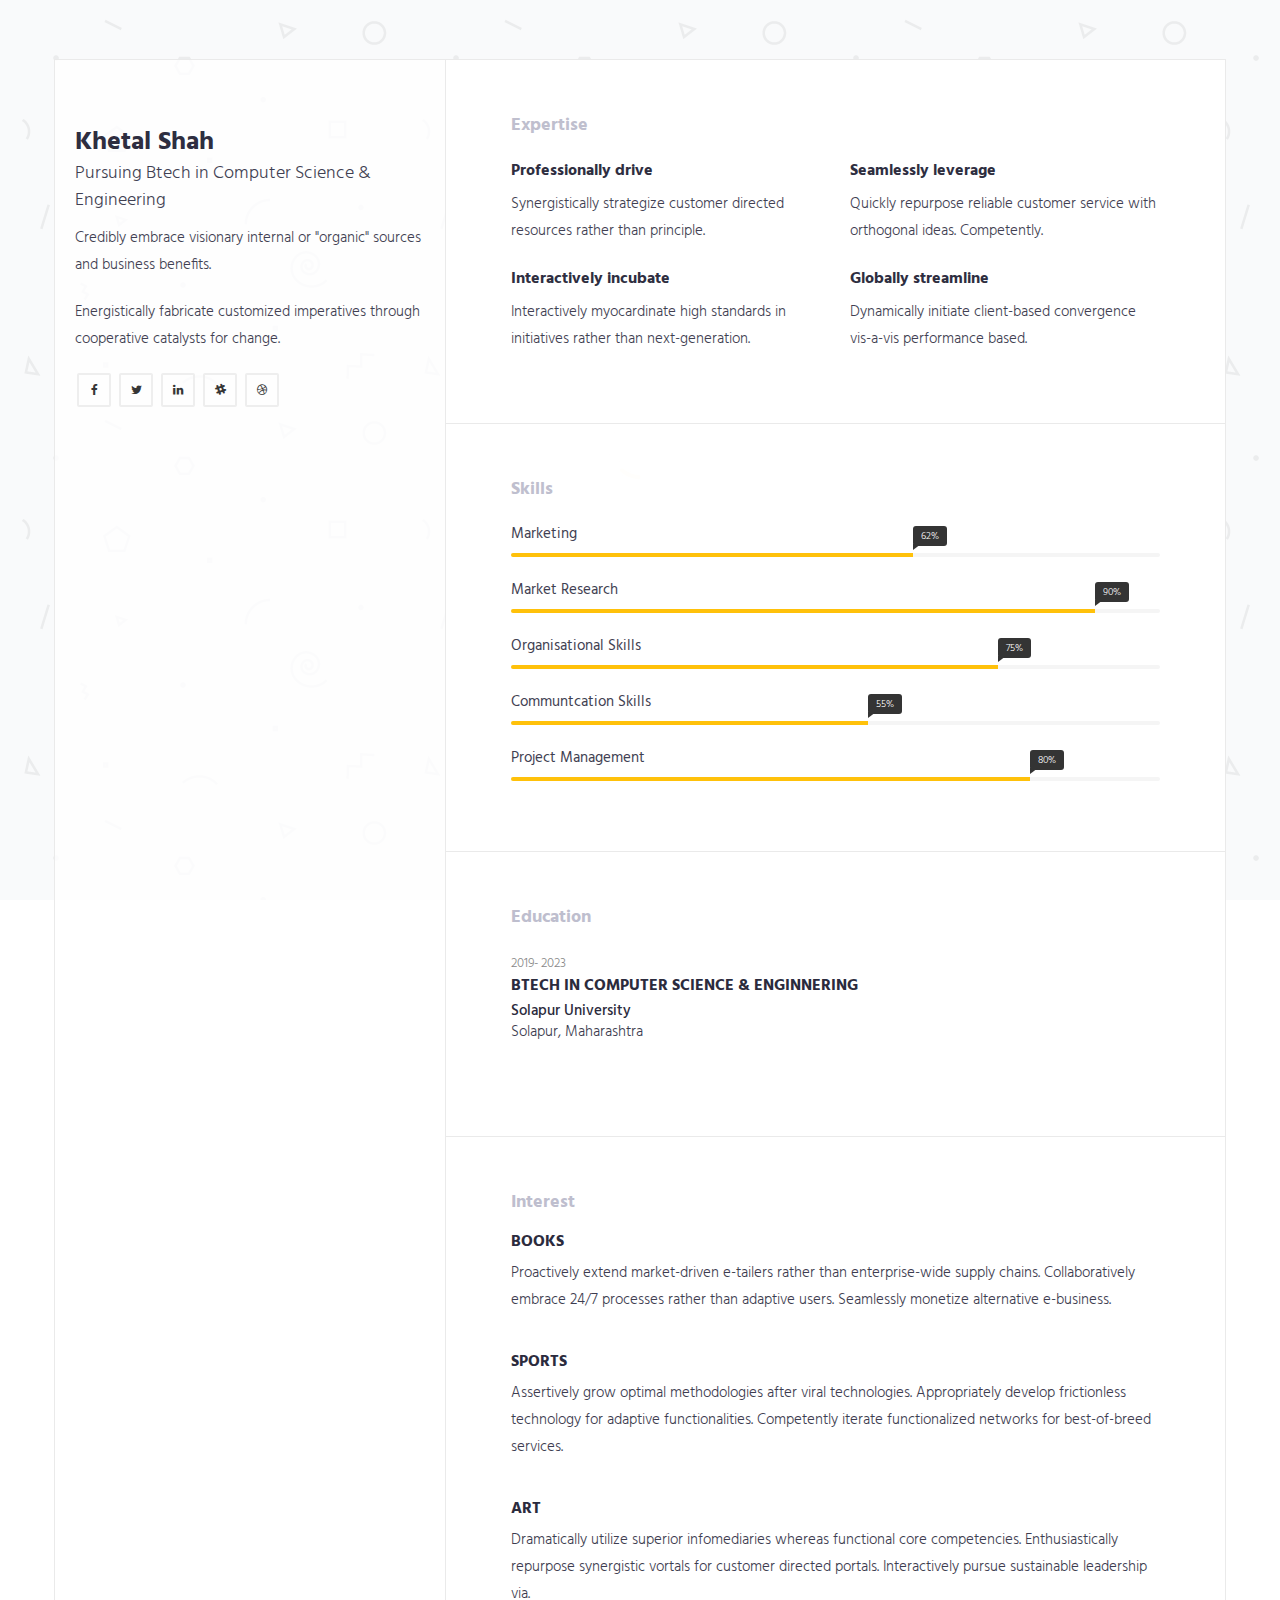
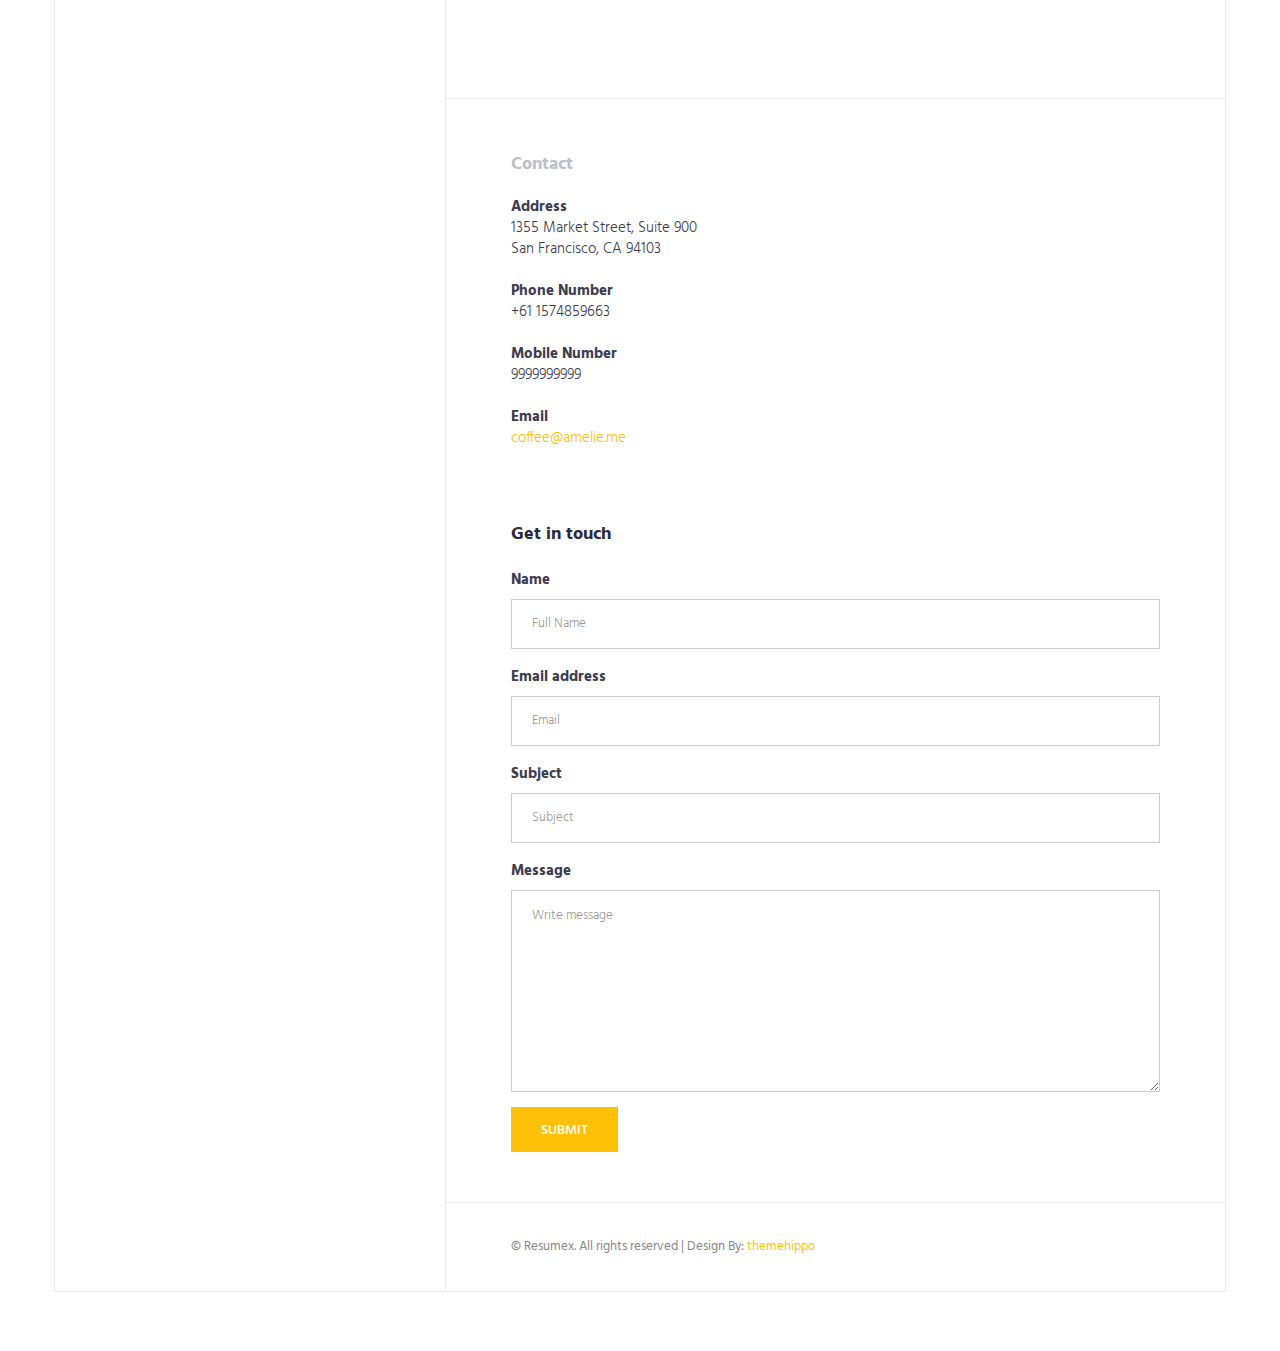
==== resumex-uiCookies/HTML/index.html @ 3a21de93 "Add files via upload" ====
<!DOCTYPE html>
<html>
<head>
    <meta charset="utf-8">
    <meta http-equiv="X-UA-Compatible" content="IE=edge">
    <meta name="viewport" content="width=device-width, initial-scale=1">
    <!-- The above 3 meta tags *must* come first in the head; any other head content must come *after* these tags -->
    <title>Resumex - Professional HTML CSS Resume Website Template</title>

    <!-- favicon -->
    <link href="favicon.png" rel=icon>

    <!-- web-fonts -->
    <link href="https://fonts.googleapis.com/css?family=Hind:300,400,500,600,700" rel="stylesheet">

    <!-- font-awesome -->
    <link href="css/font-awesome.min.css" rel="stylesheet">

    <!-- Bootstrap -->
    <link href="css/bootstrap.min.css" rel="stylesheet">

    <!-- Style CSS -->
    <link href="css/style.css" rel="stylesheet">

    <!-- HTML5 shim and Respond.js for IE8 support of HTML5 elements and media queries -->
    <!-- WARNING: Respond.js doesn't work if you view the page via file:// -->
    <!--[if lt IE 9]>
    <script src="https://oss.maxcdn.com/html5shiv/3.7.2/html5shiv.min.js"></script>
    <script src="https://oss.maxcdn.com/respond/1.4.2/respond.min.js"></script>
    <![endif]-->
</head>
<body id="page-top" data-spy="scroll" data-target=".navbar">
<div id="main-wrapper">
<!-- Page Preloader -->
<div id="preloader">
    <div id="status">
        <div class="status-mes"></div>
    </div>
</div>

<div class="columns-block container">
<div class="left-col-block blocks">
    <header class="header theiaStickySidebar">
        <div class="profile-img">
            <!-- <img src="img/img-profile.jpg" class="img-responsive" alt=""/> -->
        </div>
        <div class="content">
            <h1>Khetal Shah</h1>
            <span class="lead">Pursuing Btech in Computer Science & Engineering</span>

            <div class="about-text">
                <p>
                    Credibly embrace visionary internal or "organic" sources and business benefits.
                </p>

                <p>Energistically fabricate customized imperatives through cooperative catalysts for change.</p>


                <!-- <p><img src="img/Signature.png" alt="" class="img-responsive"/></p> -->
            </div>


            <ul class="social-icon">
                <li><a href="#"><i class="fa fa-facebook" aria-hidden="true"></i></a></li>
                <li><a href="#"><i class="fa fa-twitter" aria-hidden="true"></i></a></li>
                <li><a href="#"><i class="fa fa-linkedin" aria-hidden="true"></i></a></li>
                <li><a href="#"><i class="fa fa-slack" aria-hidden="true"></i></a></li>
                <li><a href="#"><i class="fa fa-dribbble" aria-hidden="true"></i></a></li>
            </ul>
        </div>

    </header>
    <!-- .header-->
</div>
<!-- .left-col-block -->


<div class="right-col-block blocks">
<div class="theiaStickySidebar">
<section class="expertise-wrapper section-wrapper gray-bg">
    <div class="container-fluid">
        <div class="row">
            <div class="col-md-12">
                <div class="section-title">
                    <h2>Expertise</h2>
                </div>
            </div>
        </div>
        <!-- .row -->

        <div class="row">
            <div class="col-md-6">
                <div class="expertise-item">
                    <h3>Professionally drive</h3>

                    <p>
                        Synergistically strategize customer directed resources rather than principle.
                    </p>
                </div>
            </div>
            <div class="col-md-6">
                <div class="expertise-item">
                    <h3>Seamlessly leverage </h3>

                    <p>
                        Quickly repurpose reliable customer service with orthogonal ideas. Competently.
                    </p>
                </div>
            </div>
        </div>
        <div class="row">
            <div class="col-md-6">
                <div class="expertise-item">
                    <h3>Interactively incubate</h3>

                    <p>
                        Interactively myocardinate high standards in initiatives rather than next-generation.
                    </p>
                </div>
            </div>

            <div class="col-md-6">
                <div class="expertise-item">
                    <h3>Globally streamline</h3>

                    <p>
                        Dynamically initiate client-based convergence vis-a-vis performance based. </p>
                </div>
            </div>

        </div>


    </div>
</section>
<!-- .expertise-wrapper -->

<section class="section-wrapper skills-wrapper">
    <div class="container-fluid">
        <div class="row">
            <div class="col-md-12">
                <div class="section-title">
                    <h2>Skills</h2>
                </div>
            </div>

        </div>
        <div class="row">
            <div class="col-md-12">
                <div class="progress-wrapper">

                    <div class="progress-item">
                        <span class="progress-title">Marketing</span>

                        <div class="progress">
                            <div class="progress-bar" role="progressbar" aria-valuenow="62" aria-valuemin="0"
                                 aria-valuemax="100" style="width: 62%"><span class="progress-percent"> 62%</span>
                            </div>
                        </div>
                        <!-- .progress -->
                    </div>
                    <!-- .skill-progress -->


                    <div class="progress-item">
                        <span class="progress-title">Market Research</span>

                        <div class="progress">
                            <div class="progress-bar" role="progressbar" aria-valuenow="90" aria-valuemin="0"
                                 aria-valuemax="100" style="width: 90%"><span class="progress-percent"> 90%</span>
                            </div>
                        </div>
                        <!-- /.progress -->
                    </div>
                    <!-- /.skill-progress -->


                    <div class="progress-item">
                        <span class="progress-title">Organisational Skills</span>

                        <div class="progress">
                            <div class="progress-bar" role="progressbar" aria-valuenow="75" aria-valuemin="0"
                                 aria-valuemax="100" style="width: 75%;"><span class="progress-percent"> 75%</span>
                            </div>
                        </div>
                        <!-- /.progress -->
                    </div>
                    <!-- /.skill-progress -->

                    <div class="progress-item">
                        <span class="progress-title">Communtcation Skills</span>

                        <div class="progress">
                            <div class="progress-bar" role="progressbar" aria-valuenow="55" aria-valuemin="0"
                                 aria-valuemax="100" style="width: 55%;"><span class="progress-percent"> 55%</span>
                            </div>
                        </div>
                        <!-- /.progress -->
                    </div>
                    <!-- /.skill-progress -->
                    <div class="progress-item">
                        <span class="progress-title">Project Management</span>

                        <div class="progress">
                            <div class="progress-bar" role="progressbar" aria-valuenow="55" aria-valuemin="0"
                                 aria-valuemax="100" style="width: 80%;"><span class="progress-percent"> 80%</span>
                            </div>
                        </div>
                        <!-- .progress -->
                    </div>
                    <!-- .skill-progress -->

                </div>
                <!-- /.progress-wrapper -->
            </div>
        </div>
        <!--.row -->
    </div>
    <!-- .container-fluid -->
</section>
<!-- .skills-wrapper -->


</section>
<!-- .section-experience -->

<section class="section-wrapper section-education">
    <div class="container-fluid">
        <div class="row">
            <div class="col-md-12">
                <div class="section-title"><h2>Education</h2></div>
            </div>
        </div>
        <!--.row-->
        <div class="row">
            <div class="col-md-12">
                <div class="content-item">
                    <small>2019- 2023</small>
                    <h3>Btech in Computer Science & Enginnering</h3>
                    <h4>Solapur University</h4>

                    <p>Solapur, Maharashtra</p>
                </div>
                <!-- .experience-item -->
                
                
            </div>
        </div>
        <!--.row-->
    </div>
    <!-- .container-fluid -->

</section>
<!-- .section-education -->

<section class="section-wrapper section-interest gray-bg">
    <div class="container-fluid">
        <div class="row">
            <div class="col-md-12">
                <div class="section-title">
                    <h2>Interest</h2>
                </div>
            </div>
        </div>
        <!-- .row -->

        <div class="row">
            <div class="col-md-12">
                <div class="content-item">
                    <h3>Books</h3>

                    <p>Proactively extend market-driven e-tailers rather than enterprise-wide supply chains.
                        Collaboratively embrace 24/7 processes rather than adaptive users. Seamlessly monetize
                        alternative e-business.</p>
                </div>
                <div class="content-item">
                    <h3>Sports</h3>

                    <p>Assertively grow optimal methodologies after viral technologies. Appropriately develop
                        frictionless technology for adaptive functionalities. Competently iterate functionalized
                        networks for best-of-breed services.</p>

                </div>
                <div class="content-item">
                    <h3>Art</h3>

                    <p>Dramatically utilize superior infomediaries whereas functional core competencies.
                        Enthusiastically repurpose synergistic vortals for customer directed portals. Interactively
                        pursue sustainable leadership via.</p>
                </div>
            </div>
        </div>
        <!-- .row -->

    </div>
</section>


<section class="section-contact section-wrapper gray-bg">
    <div class="container-fluid">
        <div class="row">
            <div class="col-md-12">
                <div class="section-title">
                    <h2>Contact</h2>
                </div>
            </div>
        </div>
        <!--.row-->
        <div class="row">
            <div class="col-md-12">
                <address>
                    <strong>Address</strong><br>
                    1355 Market Street, Suite 900<br>
                    San Francisco, CA 94103

                </address>
                <address>
                    <strong>Phone Number</strong><br>
                    +61 1574859663
                </address>

                <address>
                    <strong>Mobile Number</strong><br>
                    9999999999
                </address>


                <address>
                    <strong>Email</strong><br>
                    <a href="mailto:#">coffee@amelie.me</a>
                </address>
            </div>
        </div>
        <!--.row-->
        <div class="row">
            <div class="col-md-12">
                <div class="feedback-form">
                    <h2>Get in touch</h2>

                    <form id="contactForm" action="sendemail.php" method="POST">
                        <div class="form-group">
                            <label for="InputName">Name</label>
                            <input type="text" name="name" required="" class="form-control" id="InputName"
                                   placeholder="Full Name">
                        </div>
                        <div class="form-group">
                            <label for="InputEmail">Email address</label>
                            <input type="email" name="email" required="" class="form-control" id="InputEmail"
                                   placeholder="Email">
                        </div>
                        <div class="form-group">
                            <label for="InputSubject">Subject</label>
                            <input type="text" name="subject" class="form-control" id="InputSubject"
                                   placeholder="Subject">
                        </div>
                        <div class="form-group">
                            <label for="message-text" class="control-label">Message</label>
                            <textarea class="form-control" rows="4" required="" name="message" id="message-text"
                                      placeholder="Write message"></textarea>
                        </div>

                        <button type="submit" class="btn btn-primary">Submit</button>
                    </form>
                </div>
                <!-- .feedback-form -->


            </div>
        </div>
    </div>
    <!--.container-fluid-->
</section>
<!--.section-contact-->

<footer class="footer">
    <div class="copyright-section">
        <div class="container-fluid">
            <div class="row">
                <div class="col-md-12">
                    <div class="copytext">&copy; Resumex. All rights reserved | Design By: <a
                            href="https://themehippo.com">themehippo</a></div>
                </div>
            </div>
            <!--.row-->
        </div>
        <!-- .container-fluid -->
    </div>
    <!-- .copyright-section -->
</footer>
<!-- .footer -->
</div>
<!-- Sticky -->
</div>
<!-- .right-col-block -->
</div>
<!-- .columns-block -->
</div>
<!-- #main-wrapper -->

<!-- jquery -->
<script src="js/jquery-2.1.4.min.js"></script>

<!-- Bootstrap -->
<script src="js/bootstrap.min.js"></script>
<script src="js/theia-sticky-sidebar.js"></script>
<script src="js/scripts.js"></script>
</body>
</html>
---- resumex-uiCookies/HTML/css/style.css ----
/*
Template Name: Resumex
Description: HTML5 / CSS3 One Page
Version: 1.0
Author: themehippo.com
*/

/*------------------------------------------------------------------
# [Color codes]

# Body  (text): #3a4750
# Heading Color #444444
# Theme Color (link color) #82b541
# Mid grey (sub header) #f4f4f4
# -------------------------------------------------------------------*/

body {
    font-family : 'Hind', sans-serif;
    font-size   : 15px;
    line-height : 1.8em;
    color       : #3d3d50;
    font-weight : 300;
    background  : url("../img/pattern-bg.png") fixed;
    }

/* --------------------------------------
 * Global Typography
 *------------------------------------------*/

h1, h2, h3, h4, h5, h6 {
    margin : 0 0 15px;
    color  : #2b2b3d;
    }

h1 {
    font-size   : 26px;
    line-height : 1.8em;
    font-weight : 700;
    }

h2 {
    font-size   : 18px;
    line-height : 1.8em;
    font-weight : 700;
    }

h3 {
    font-size   : 16px;
    line-height : 1.8em;
    font-weight : 500;
    }

h4 {
    font-size   : 15px;
    line-height : 1.8em;
    font-weight : 500;
    }

h5 {
    font-size   : 15px;
    line-height : 1.5em;
    font-weight : 500;
    }

h6 {
    font-size   : 15px;
    line-height : 1.5em;
    }

/* --------------------------------------
 * LINK STYLE
 *------------------------------------------*/
a {
    color              : #FFC107;
    text-decoration    : none;
    -webkit-transition : all 0.3s ease 0s;
    -moz-transition    : all 0.3s ease 0s;
    -o-transition      : all 0.3s ease 0s;
    transition         : all 0.3s ease 0s;
    }

a,
a:active,
a:focus,
a:active {
    text-decoration : none;
    outline         : none
    }

a:hover,
a:focus {
    text-decoration : none;
    color           : #ff9800;
    }

p {
    margin-bottom : 20px;
    }

ul {
    margin     : 0;
    padding    : 0;
    list-style : none;
    }

/*------------------
 * Button Style
 *------------------*/
.btn {
    padding        : 14px 30px 11px;
    margin-bottom  : 0;
    font-size      : 14px;
    font-weight    : 500;
    border-radius  : 0;
    border         : 0;
    text-transform : uppercase;
    }

.btn-lg {
    font-weight : 700;
    font-size   : 24px;
    padding     : 15px 30px;
    }

/*btn-primary*/
.btn-primary {
    background-color : #FFC107;
    }

.btn-primary:hover,
.btn-primary:focus,
.btn-primary:active:focus {
    background : #ff9800;
    }

/*btn-default*/
.btn-default {
    color            : #2a54f5;
    background-color : transparent;
    border           : 2px solid #2a54f5;
    }

.btn-default:hover,
.btn-default:focus,
.btn-default:active:focus {
    background   : #2a54f5;
    color        : #ffffff;
    border-color : #2a54f5;
    }

button:focus,
.btn:focus,
.btn:active:focus {
    outline : none;
    }

/* --------------------
 * Column Block
 * -------------------*/

.columns-block {
    display                : -webkit-flex;
    display                : flex;
    -webkit-flex-direction : row;
    flex-direction         : row;
    margin                 : 60px auto;
    padding                : 0;
    box-shadow             : 0 0 0 1px #eaeaea;
    }

.blocks {
    box-sizing : border-box;
    }

.left-col-block {
    overflow     : hidden;
    -webkit-flex : 1 0 0;
    flex         : 1 0 0;
    position     : relative;
    background   : rgba(255, 255, 255, .8);
    border-right : 1px solid #eaeaea;
    }

.right-col-block {
    -webkit-flex : 2 0 0;
    flex         : 2 0 0;
    position     : relative;
    background   : #ffffff;
    }

@media (max-width : 768px) {

    .columns-block {
        display    : block;
        margin     : 0;
        box-shadow : none;
        }

    .left-col-block {
        width    : 100%;
        position : relative;
        border   : 0;
        }

    .right-col-block {
        width      : 100%;
        position   : relative;
        box-shadow : none;
        }
    }

@media (min-width : 769px) and (max-width : 1024px) {
    .columns-block {
        margin-top    : 30px;
        margin-bottom : 30px;
        }
    }

/* --------------------
 * Section Background
 * -------------------*/

.gray-bg {
    background-color : #ffffff;
    }

/* --------------------
 *  main Wrapper
 * -------------------*/
#main-wrapper {
    overflow : hidden;
    }

/*-------------------
 * Section Wrapper
 *-------------------*/
.section-wrapper {
    padding       : 50px;
    border-bottom : 1px solid #eaeaea;
    }

@media (max-width : 480px) {
    .section-wrapper {
        padding : 30px 20px;
        }
    }

/*---------------------------
* Section Title
*---------------------------*/
.section-title {
    margin-bottom : 15px;
    }

.section-title h2 {
    margin-bottom : 5px;
    color         : #bebece;
    }

/*-----------------------------
 * NAVIGATION & HEADER STYLE
 *-----------------------------*/

.header {
    padding  : 20px !important;
    margin   : 0;
    position : relative;
    }

.header .profile-img {
    margin-bottom : 50px;
    }

.header .content-wrapper {

    }

.header .content {
    width  : 100%;
    margin : 0 auto;
    }

.header .content h1 {
    line-height : 1;
    margin      : 0 0 5px;
    }

.header .content .lead {
    font-size : 18px;
    }

.header .content .about-text {
    margin : 10px 0;
    }

.header .btn {
    margin-top : 40px;
    }

@media (max-width : 768px) {
    .header {
        padding       : 0;
        text-align    : center;
        border-bottom : 1px solid #ededed;
        }

    .header img {
        margin : 0 auto;
        }

    .header .content {
        padding : 50px;
        }
    }

/* Header Sticky */

.sticky {
    position : -webkit-sticky;
    position : sticky;
    top      : 0;
    }

/*-------------------
 * Social Icon
 *-------------------*/

.social-icon {
    margin  : 20px 0;
    padding : 0;
    display : block;
    }

.social-icon li {
    display : inline-block;
    margin  : 0 2px;
    }

.social-icon li a {
    display       : block;
    font-size     : 12px;
    color         : #333333;
    width         : 34px;
    height        : 34px;
    line-height   : 33px;
    text-align    : center;
    border-radius : 2px;
    border        : 2px solid #eeeeee;
    }

.social-icon li a:hover {
    border-color : #cccccc;
    }

/*-------------------
 * Expertise
 *-------------------*/
.expertise-item {
    margin-bottom : 20px;
    }

.expertise-item h3 {
    margin-bottom : 5px;
    font-weight   : 700;
    }

/*-------------------
 * Skills Progressbar
 *-------------------*/

.progress-item {
    position : relative;
    }

.progress-item .progress-title {
    font-size     : 15px;
    font-weight   : 400;
    display       : inline-block;
    margin-bottom : 5px;
    }

.progress-item .progress {
    height        : 4px;
    box-shadow    : none;
    border-radius : 5px;
    }

.progress-item .progress-bar {
    background-color : #FFC107;
    box-shadow       : none;
    text-align       : right;
    }

.progress-item .progress-percent {
    font-size        : 10px;
    background-color : #313131;
    position         : absolute;
    top              : 5px;
    padding          : 0 8px;
    border-radius    : 3px;
    }

.progress-item .progress-percent::before {
    content      : "";
    position     : absolute;
    left         : 0;
    bottom       : -4px;
    border-top   : 6px solid #313131;
    border-right : 8px solid transparent;
    }

/*-------------------
 * Portfolio
 *-------------------*/

.portfolio-item {
    position      : relative;
    display       : block;
    margin-bottom : 30px;
    }

.portfolio-item .portfolio-thumb img {
    height    : auto;
    display   : block;
    max-width : 100%;
    }

.portfolio-item .portfolio-info {
    position   : absolute;
    bottom     : 0;
    padding    : 30px 15px 5px;
    width      : 100%;
    background : -webkit-linear-gradient(
            top,
            transparent 0%,
            rgba(0, 0, 0, 0.5) 100%
    );
    }

.portfolio-item .portfolio-info h3 {
    margin      : 0;
    line-height : 1;
    color       : #ffffff;
    }

.portfolio-item .portfolio-info small {
    color : #ffffff;
    }

.portfolio-item:hover .portfolio-info {
    background : -webkit-linear-gradient(
            top,
            transparent 0%,
            #000 100%
    );
    }

/*-------------------
 * Content Item
 *-------------------*/

.content-item {
    margin-bottom : 40px;
    }

.content-item h3 {
    margin         : 0 0 10px;
    line-height    : 1;
    font-weight    : bold;
    text-transform : uppercase;
    }

.content-item h4 {
    margin      : 0;
    line-height : 1;
    }

.content-item small {
    color : #888888;
    }

/*-------------------
 * Contact
 *-------------------*/

.feedback-form {
    margin-top : 50px;
    }

/*-------------------
 * Form Style
 *-------------------*/
.form-control {
    height        : 50px;
    padding       : 0 20px;
    font-size     : 13px;
    line-height   : 50px;
    color         : #969595;
    border        : 1px solid #cccccc;
    border-radius : 0;
    box-shadow    : none;
    box-sizing    : border-box;
    }

.form-control:focus,
.form-control:active {
    box-shadow : none;
    }

/* --------------------------------------------
 *   Footer
 *---------------------------------------------- */

/* Copyright */

.footer {
    padding : 30px 50px;
    }

.footer .copyright-section {
    font-size : 13px;
    color     : #888888;

    }

.footer .copyright-section .copytext {
    font-weight : 400;
    display     : block;
    }

@media (max-width : 480px) {
    .footer {
        padding : 10px 20px;
        }
    }

/* ---------------------------------------------- /*
 * Preloader
/* ---------------------------------------------- */
#preloader {
    background : rgba(255, 255, 255,.8);
    bottom     : 0;
    left       : 0;
    position   : fixed;
    right      : 0;
    top        : 0;
    z-index    : 9999;
    }

#status,
.status-mes {
    background-image    : url(../img/preloader.svg);
    background-position : center;
    background-repeat   : no-repeat;
    height              : 200px;
    left                : 50%;
    margin              : -100px 0 0 -100px;
    position            : absolute;
    top                 : 50%;
    width               : 200px;
    }

.status-mes {
    background : none;
    left       : 0;
    margin     : 0;
    text-align : center;
    top        : 65%;
    }
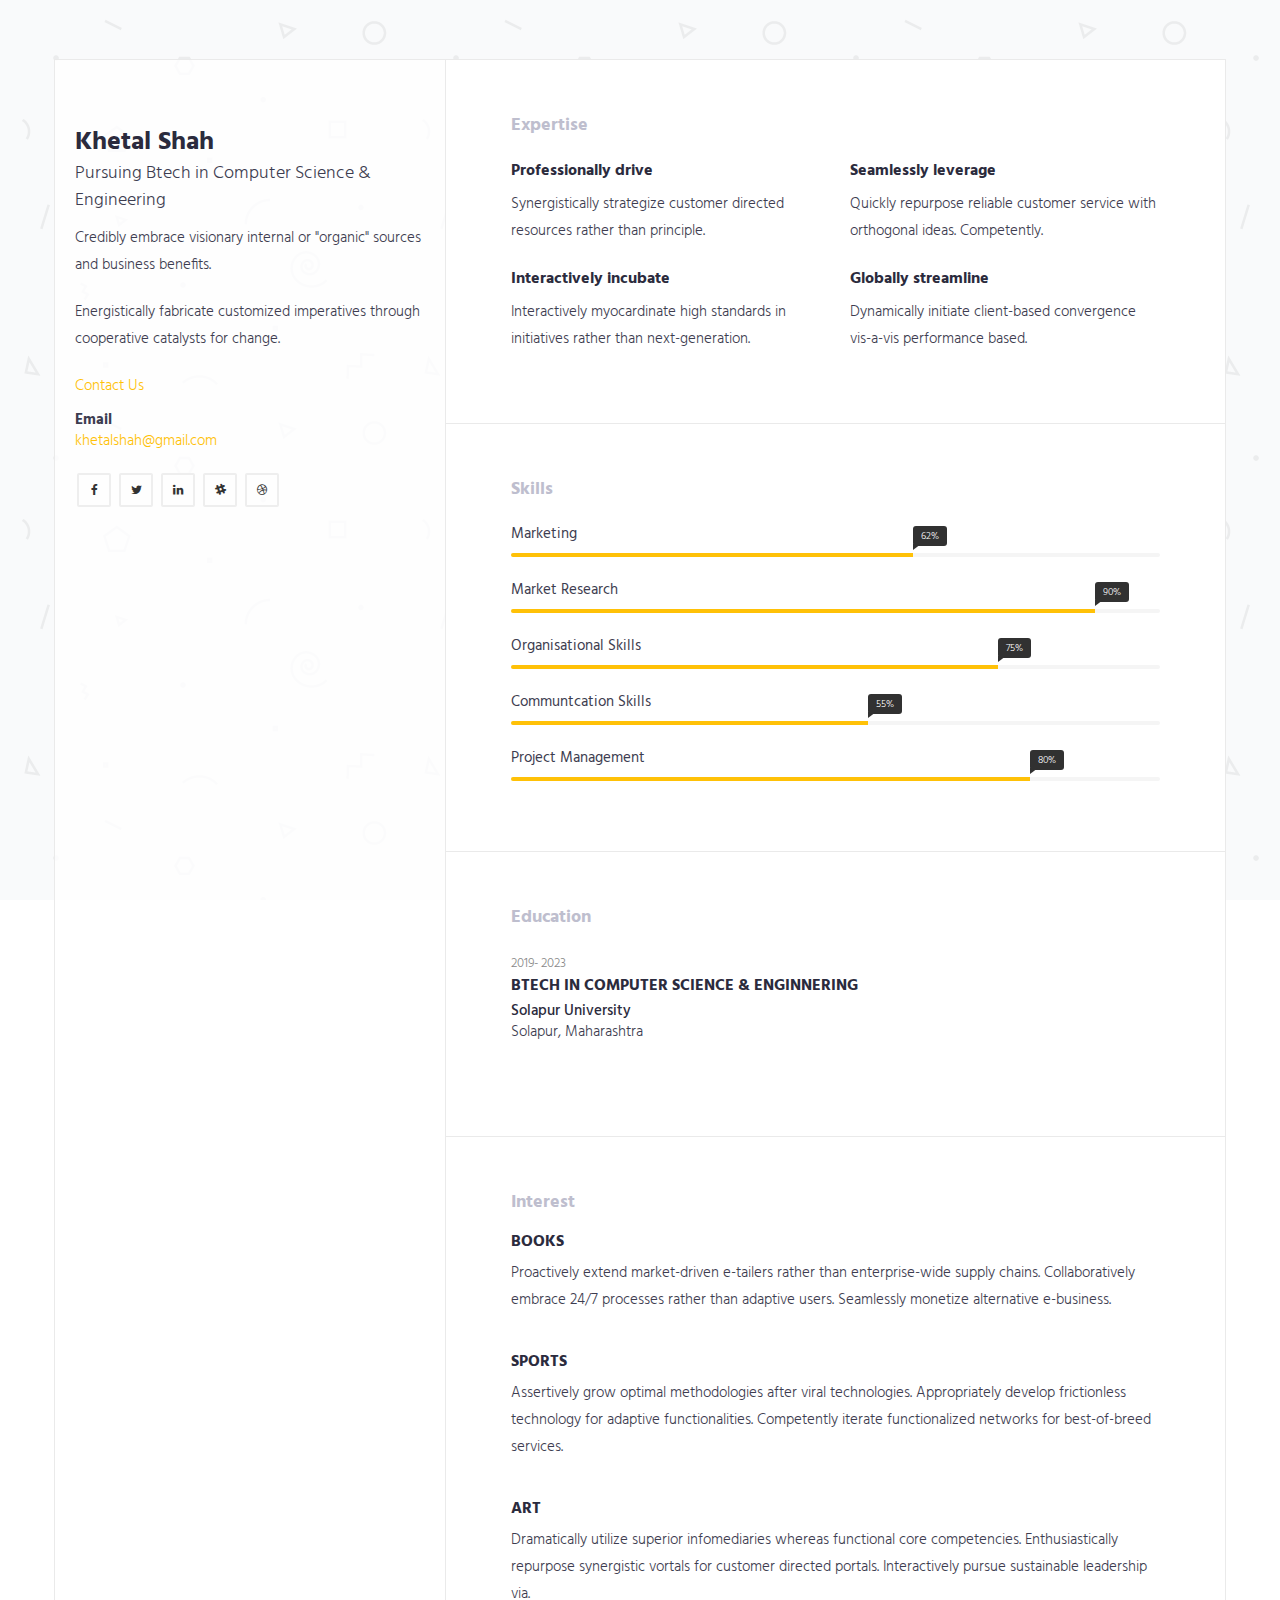
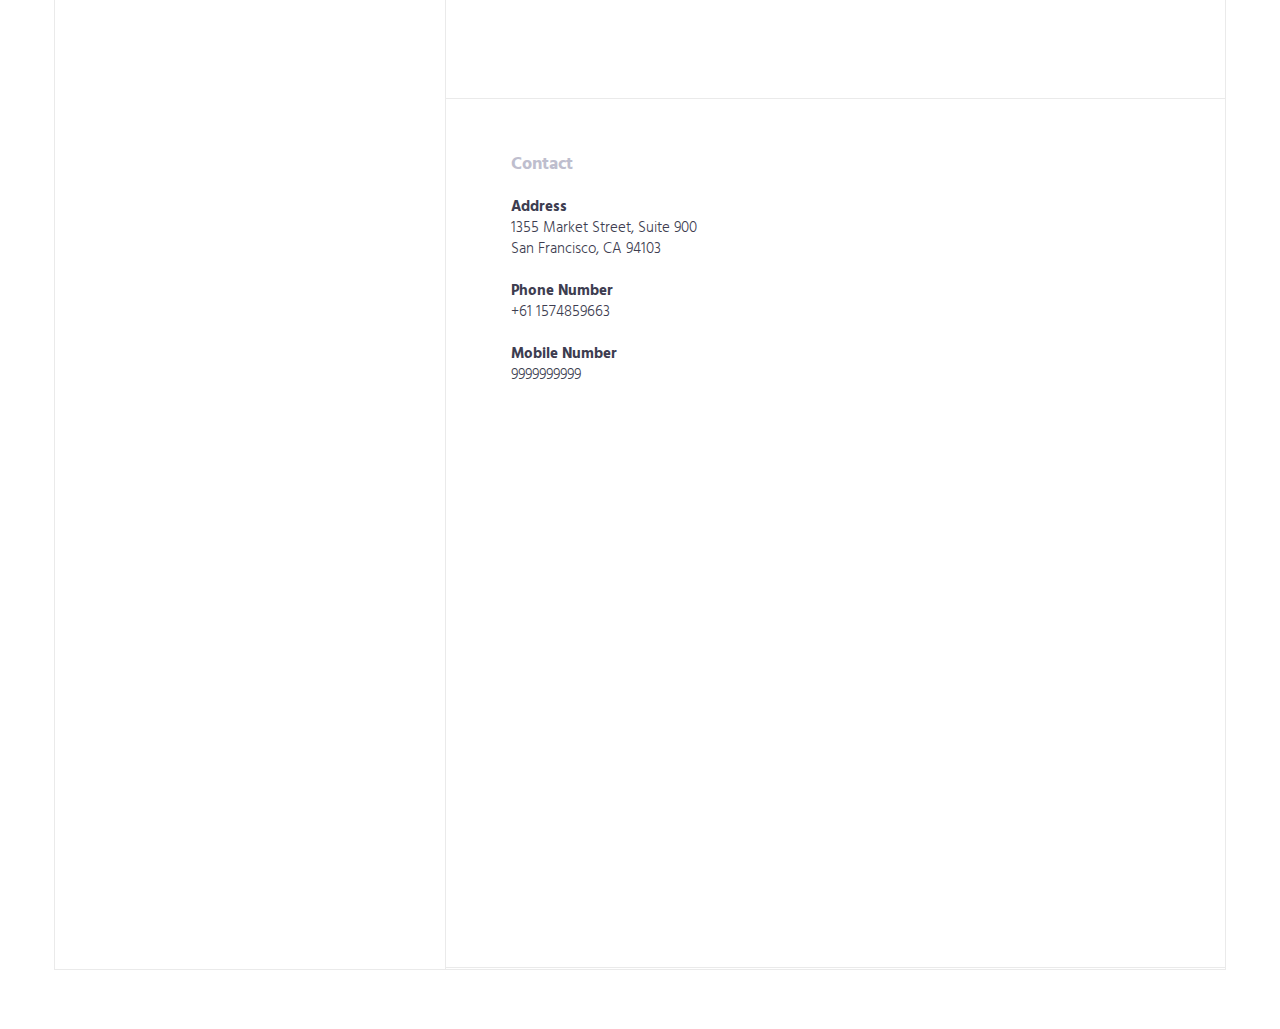
==== commit fa0c803a: "Add files via upload" ====
--- a/resumex-uiCookies/HTML/index.html
+++ b/resumex-uiCookies/HTML/index.html
@@ -21,6 +21,8 @@
 
     <!-- Style CSS -->
     <link href="css/style.css" rel="stylesheet">
+
+
 
     <!-- HTML5 shim and Respond.js for IE8 support of HTML5 elements and media queries -->
     <!-- WARNING: Respond.js doesn't work if you view the page via file:// -->
@@ -55,9 +57,15 @@
 
                 <p>Energistically fabricate customized imperatives through cooperative catalysts for change.</p>
 
-
+                <a href="./contactus.html">Contact Us</a>
                 <!-- <p><img src="img/Signature.png" alt="" class="img-responsive"/></p> -->
             </div>
+
+            
+            <address>
+                <strong>Email</strong><br>
+                <a href="mailto:#">khetalshah@gmail.com</a>
+            </address>
 
 
             <ul class="social-icon">
@@ -325,45 +333,15 @@
                 </address>
 
 
-                <address>
-                    <strong>Email</strong><br>
-                    <a href="mailto:#">coffee@amelie.me</a>
-                </address>
             </div>
         </div>
         <!--.row-->
         <div class="row">
             <div class="col-md-12">
                 <div class="feedback-form">
-                    <h2>Get in touch</h2>
-
-                    <form id="contactForm" action="sendemail.php" method="POST">
-                        <div class="form-group">
-                            <label for="InputName">Name</label>
-                            <input type="text" name="name" required="" class="form-control" id="InputName"
-                                   placeholder="Full Name">
-                        </div>
-                        <div class="form-group">
-                            <label for="InputEmail">Email address</label>
-                            <input type="email" name="email" required="" class="form-control" id="InputEmail"
-                                   placeholder="Email">
-                        </div>
-                        <div class="form-group">
-                            <label for="InputSubject">Subject</label>
-                            <input type="text" name="subject" class="form-control" id="InputSubject"
-                                   placeholder="Subject">
-                        </div>
-                        <div class="form-group">
-                            <label for="message-text" class="control-label">Message</label>
-                            <textarea class="form-control" rows="4" required="" name="message" id="message-text"
-                                      placeholder="Write message"></textarea>
-                        </div>
-
-                        <button type="submit" class="btn btn-primary">Submit</button>
-                    </form>
-                </div>
-                <!-- .feedback-form -->
-
+                                 
+                    <iframe src="https://www.google.com/maps/embed?pb=!1m18!1m12!1m3!1d3801.610218633616!2d75.92062391435701!3d17.668610699285043!2m3!1f0!2f0!3f0!3m2!1i1024!2i768!4f13.1!3m3!1m2!1s0x3bc5da42cf5b6333%3A0xce43e421c82afed7!2sWalchand%20Institute%20Of%20Technology%20(%20W.I.T%20)!5e0!3m2!1sen!2sin!4v1662015987635!5m2!1sen!2sin" width="600" height="450" style="border:0;" allowfullscreen="" loading="lazy" referrerpolicy="no-referrer-when-downgrade"></iframe>
+                        
 
             </div>
         </div>
@@ -372,21 +350,7 @@
 </section>
 <!--.section-contact-->
 
-<footer class="footer">
-    <div class="copyright-section">
-        <div class="container-fluid">
-            <div class="row">
-                <div class="col-md-12">
-                    <div class="copytext">&copy; Resumex. All rights reserved | Design By: <a
-                            href="https://themehippo.com">themehippo</a></div>
-                </div>
-            </div>
-            <!--.row-->
-        </div>
-        <!-- .container-fluid -->
-    </div>
-    <!-- .copyright-section -->
-</footer>
+
 <!-- .footer -->
 </div>
 <!-- Sticky -->
